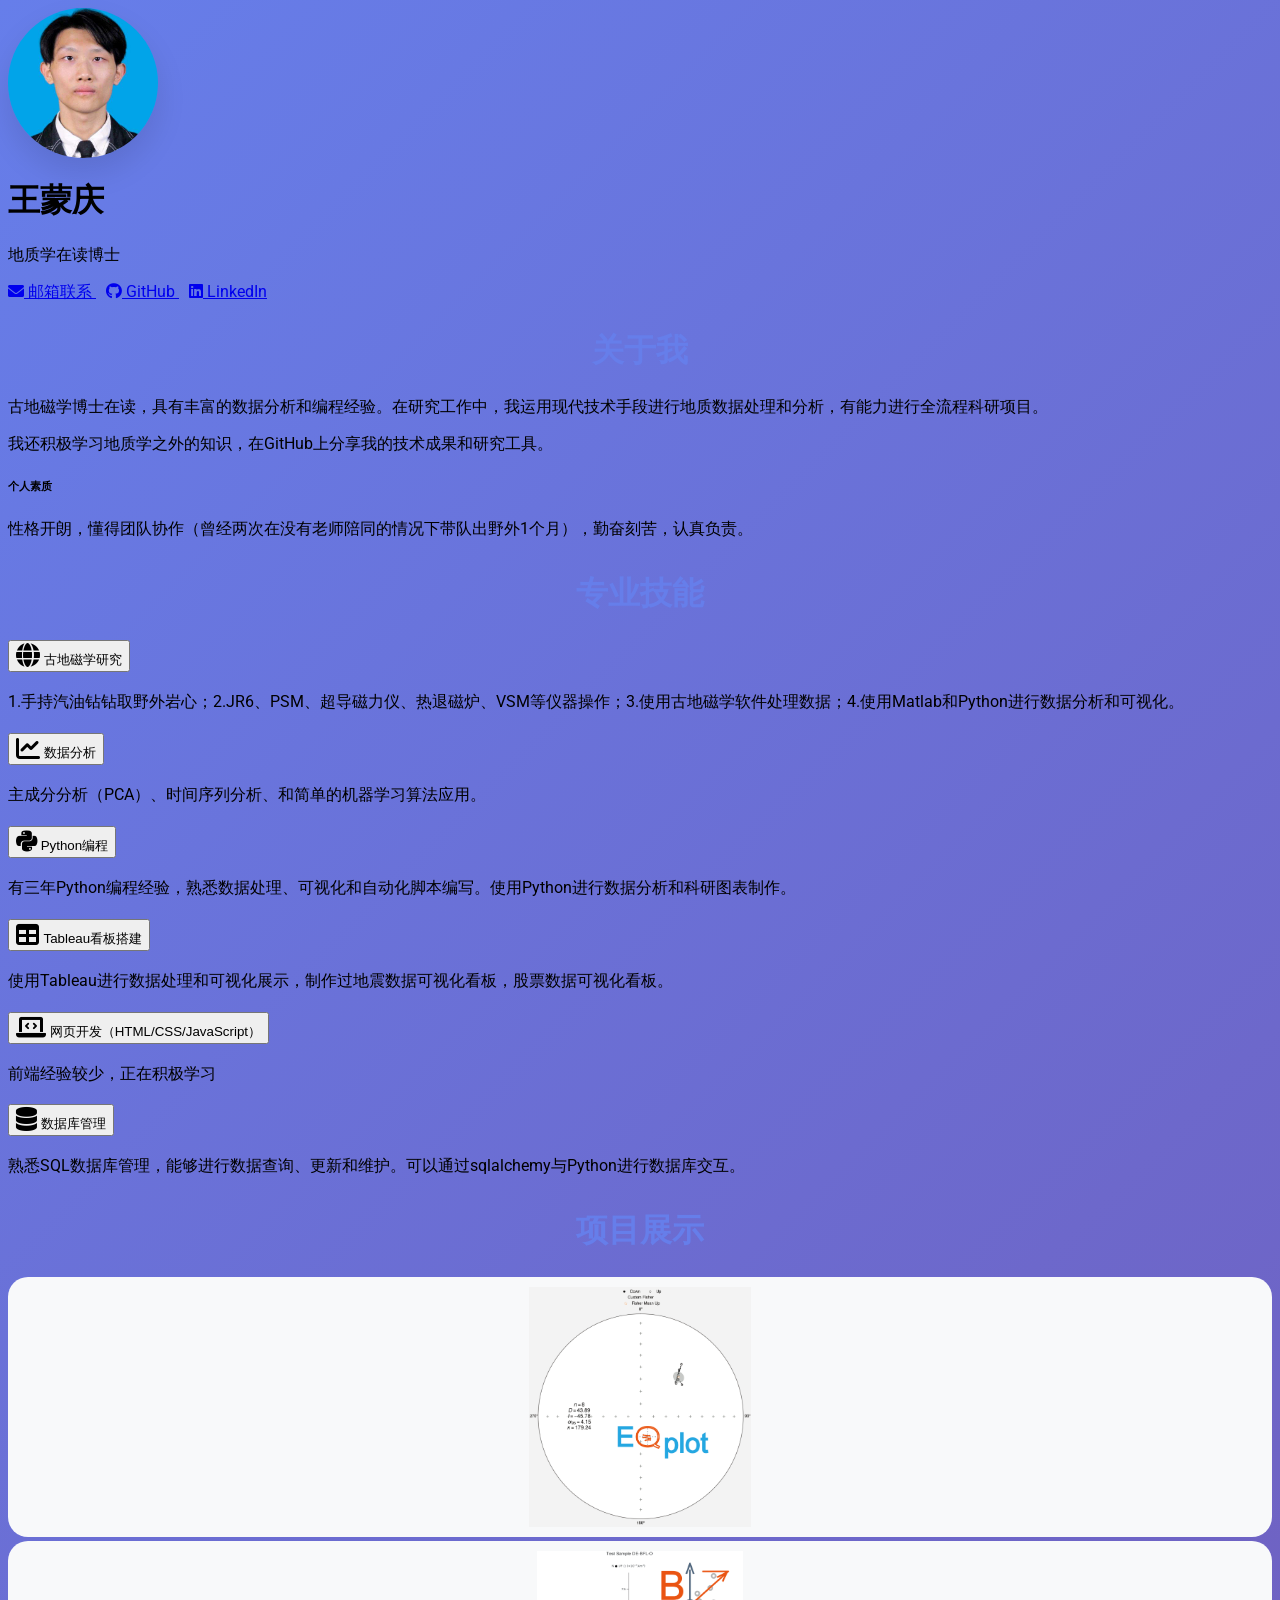
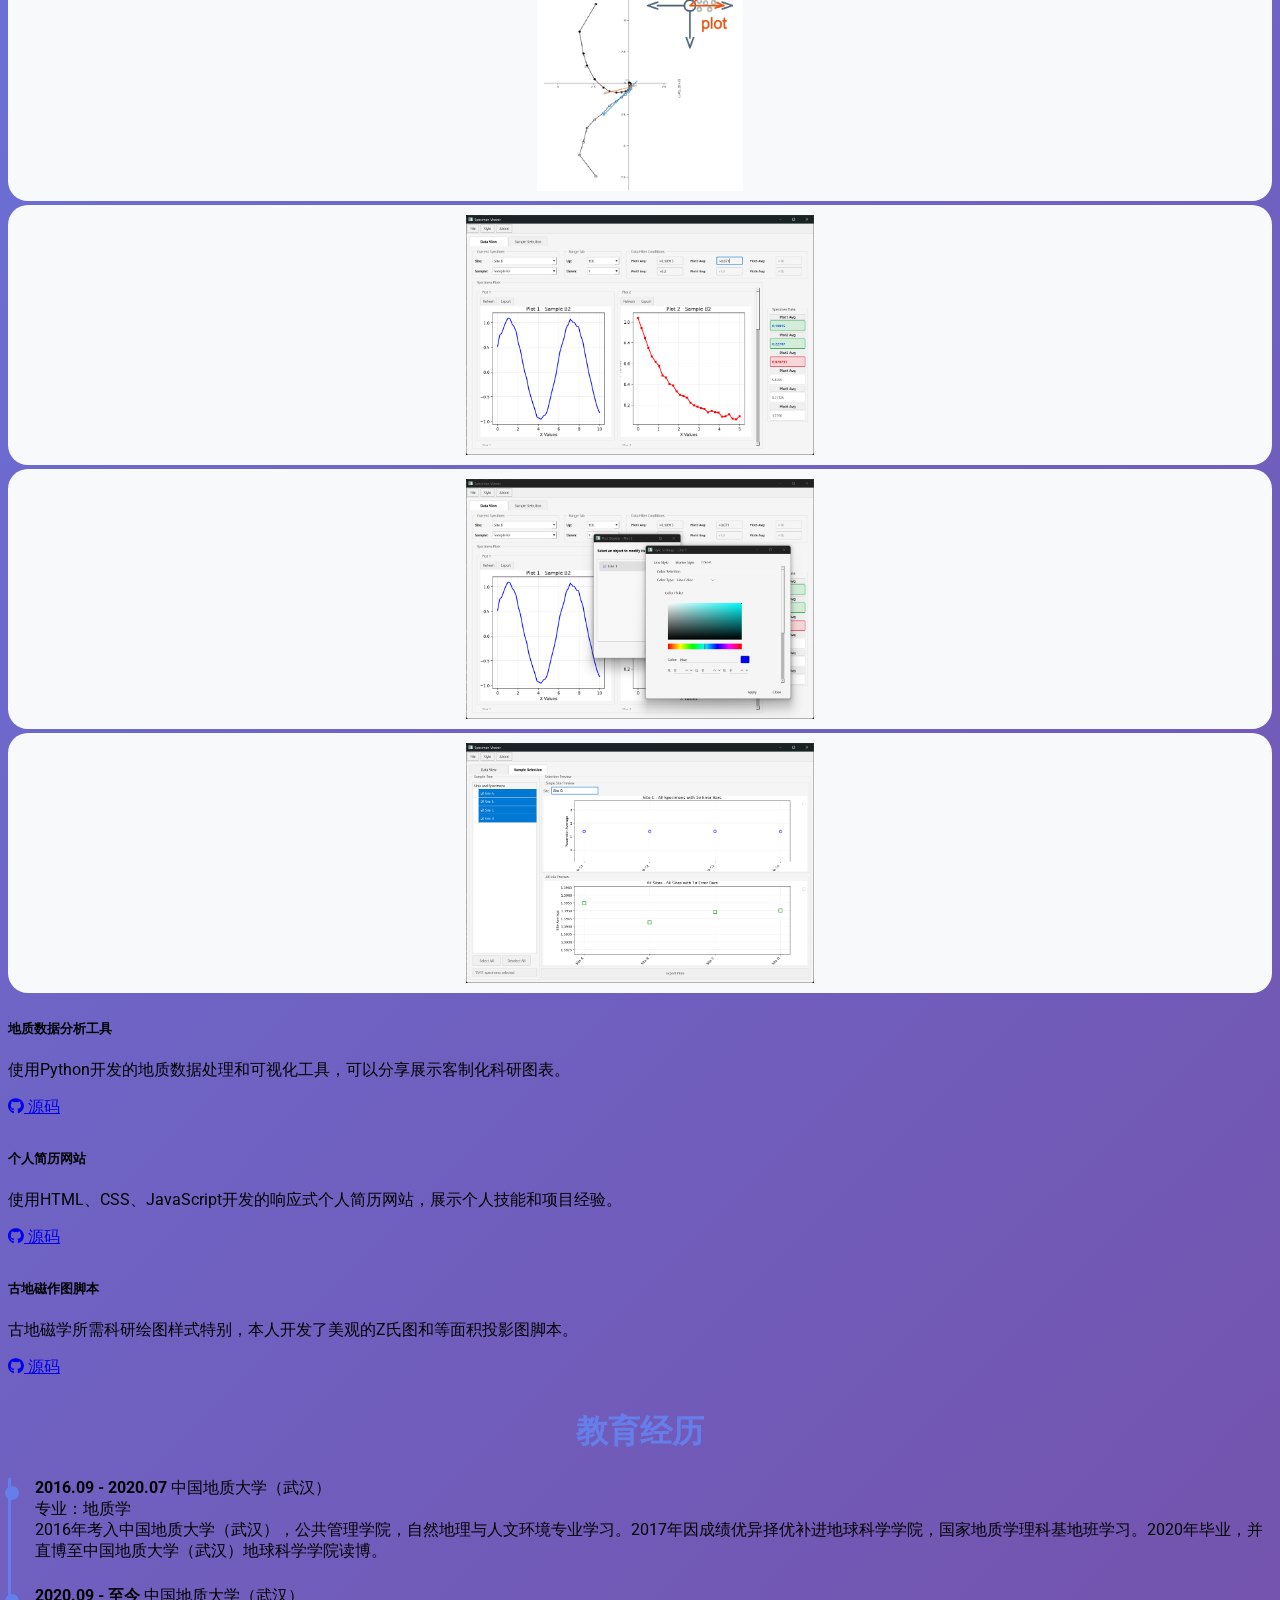
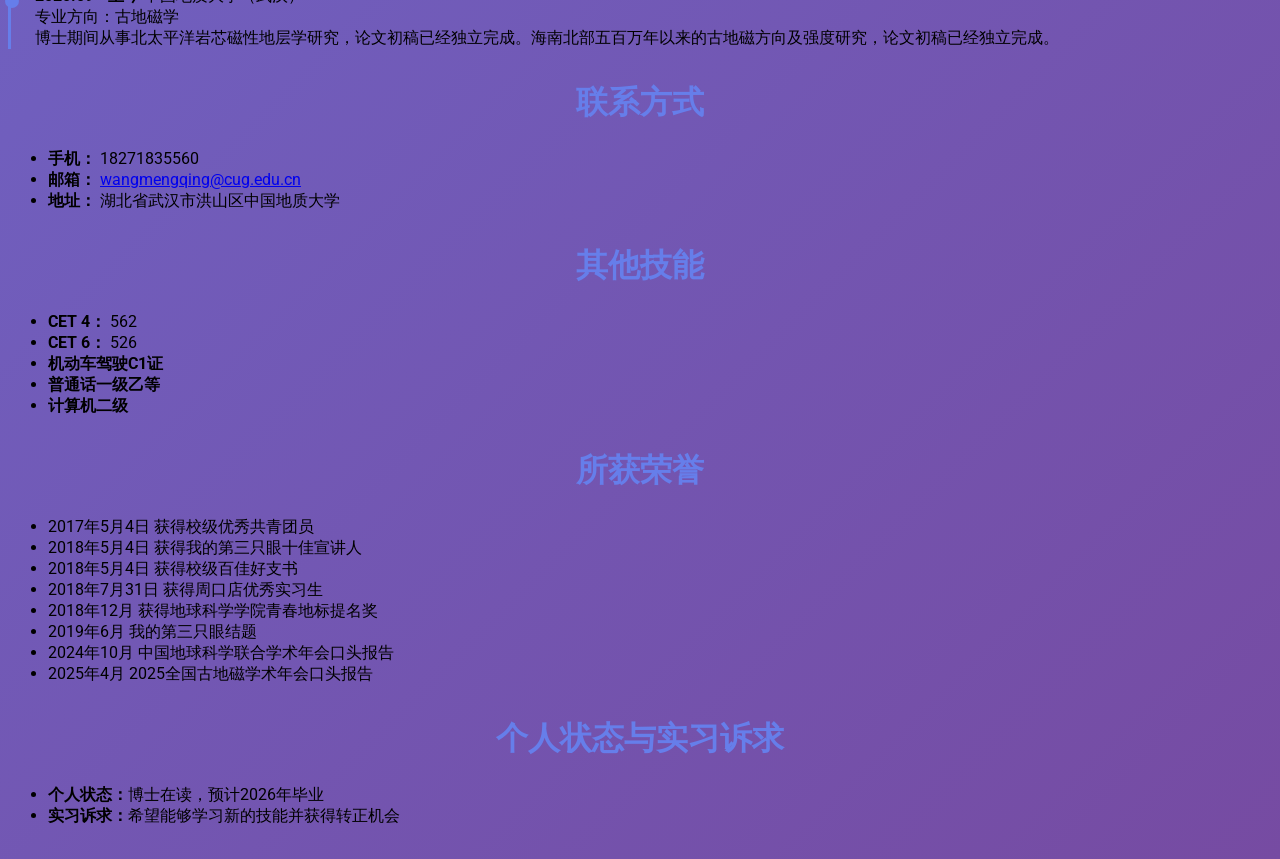
==== index.html @ d12b61a2 "Add files via upload" ====
<!DOCTYPE html>
<html lang="zh-CN">
<head>
  <meta charset="UTF-8" />
  <meta name="viewport" content="width=device-width, initial-scale=1.0" />
  <title>王蒙庆 - CV</title>
  <link href="https://fonts.googleapis.com/css2?family=Roboto:wght@300;400;500;700&display=swap" rel="stylesheet">
  <link rel="stylesheet" href="bootstrap-5.3.7-dist/css/bootstrap.min.css">
  <link rel="stylesheet" href="https://cdnjs.cloudflare.com/ajax/libs/font-awesome/6.0.0/css/all.min.css">
  <style>
    body {
      font-family: 'Roboto', sans-serif;
      background: linear-gradient(135deg, #667eea 0%, #764ba2 100%);
      min-height: 100vh;
    }
    .profile-image {
      width: 150px;
      height: 150px;
      border-radius: 50%;
      background: url('mypic.jpg') center/cover no-repeat;
      margin-bottom: 20px;
      box-shadow: 0 15px 30px rgba(0, 0, 0, 0.1);
      transition: transform 0.3s ease;
    }
    .profile-image:hover {
      transform: scale(1.1);
    }
    .section-title {
      color: #667eea;
      margin-bottom: 1.5rem;
      font-weight: 700;
      font-size: 2rem;
      text-align: center;
    }
    .skills-list i {
      color: #667eea;
      margin-right: 10px;
    }
    .card {
      margin-bottom: 2rem;
    }
    .contact-btn {
      margin-right: 10px;
      margin-bottom: 10px;
    }
    .timeline {
      border-left: 3px solid #667eea;
      padding-left: 1.5rem;
    }
    .timeline-item {
      position: relative;
      margin-bottom: 1.5rem;
    }
    .timeline-item::before {
      content: '';
      position: absolute;
      left: -30px;
      top: 8px;
      width: 14px;
      height: 14px;
      background: #667eea;
      border-radius: 50%;
    }
    @media (max-width: 767px) {
      .profile-image {
        width: 100px;
        height: 100px;
      }
      .section-title {
        font-size: 1.3rem;
      }
    }
    /* 统一轮播图片高度，圆角且等比缩放 */
    .project-carousel-img {
      height: 260px;
      width: 100%;
      object-fit: contain;      /* 保证图片完整显示 */
      border-radius: 20px;
      background: #f8f9fa;
      padding: 10px;            /* 增加内边距防止图片贴边 */
      box-sizing: border-box;
    }
    .accordion-button {
  justify-content: center !important;
  text-align: center;
}
  </style>
</head>
<body>
  <div class="container py-4">
  <!-- Header Section + About Section 合并为一行 -->
  <div class="row justify-content-center">
    <div class="col-lg-10">
      <div class="card shadow mb-4">
        <div class="card-body">
          <div class="row align-items-center">
            <!-- 左侧：头像和基本信息 -->
            <div class="col-md-4 text-center">
              <div class="profile-image mx-auto mb-3"></div>
              <h1 class="display-6 mb-1">王蒙庆</h1>
              <p class="lead mb-3">地质学在读博士</p>
              <div class="d-flex flex-wrap justify-content-center mb-2">
                <a href="mailto:wangmengqing@cug.edu.cn" class="btn btn-outline-primary contact-btn">
                  <i class="fas fa-envelope"></i> 邮箱联系
                </a>
                <a href="https://github.com/MengqingWangCUG" class="btn btn-outline-primary contact-btn" target="_blank">
                  <i class="fab fa-github"></i> GitHub
                </a>
                <a href="https://linkedin.com/in/yourprofile" class="btn btn-outline-primary contact-btn" target="_blank">
                  <i class="fab fa-linkedin"></i> LinkedIn
                </a>
              </div>
            </div>
            <!-- 右侧：关于我 -->
            <div class="col-md-8">
              <h2 class="section-title">关于我</h2>
              <div class="text-start">
                <p>古地磁学博士在读，具有丰富的数据分析和编程经验。在研究工作中，我运用现代技术手段进行地质数据处理和分析，有能力进行全流程科研项目。</p>
                <p>我还积极学习地质学之外的知识，在GitHub上分享我的技术成果和研究工具。</p>
                <h6 class="mt-4">个人素质</h6>
                <p>性格开朗，懂得团队协作（曾经两次在没有老师陪同的情况下带队出野外1个月），勤奋刻苦，认真负责。</p>
              </div>
            </div>
          </div>
        </div>
      </div>
    </div>
  </div>

  <!-- 专业技能单独一栏 -->
  <div class="row justify-content-center">
  <div class="col-lg-10">
    <div class="card shadow mb-4">
      <div class="card-body">
        <h2 class="section-title">专业技能</h2>
        <div class="row">
          <div class="col-md-6">
            <div class="accordion" id="skillsAccordionLeft">
              <div class="accordion-item">
                <h2 class="accordion-header" id="skill1Heading">
                  <button class="accordion-button collapsed justify-content-center text-center" type="button" data-bs-toggle="collapse" data-bs-target="#skill1" aria-expanded="false" aria-controls="skill1">
                    <span class="w-100 d-flex flex-column align-items-center">
                      <i class="fas fa-globe me-2 mb-2" style="font-size:1.5rem;"></i>
                      <span>古地磁学研究</span>
                    </span>
                  </button>
                </h2>
                <div id="skill1" class="accordion-collapse collapse" aria-labelledby="skill1Heading" data-bs-parent="#skillsAccordionLeft">
                  <div class="accordion-body text-center">
                    1.手持汽油钻钻取野外岩心；2.JR6、PSM、超导磁力仪、热退磁炉、VSM等仪器操作；3.使用古地磁学软件处理数据；4.使用Matlab和Python进行数据分析和可视化。
                  </div>
                </div>
              </div>
              <div class="accordion-item">
                <h2 class="accordion-header" id="skill2Heading">
                  <button class="accordion-button collapsed justify-content-center text-center" type="button" data-bs-toggle="collapse" data-bs-target="#skill2" aria-expanded="false" aria-controls="skill2">
                    <span class="w-100 d-flex flex-column align-items-center">
                      <i class="fas fa-chart-line me-2 mb-2" style="font-size:1.5rem;"></i>
                      <span>数据分析</span>
                    </span>
                  </button>
                </h2>
                <div id="skill2" class="accordion-collapse collapse" aria-labelledby="skill2Heading" data-bs-parent="#skillsAccordionLeft">
                  <div class="accordion-body text-center">
                    主成分分析（PCA）、时间序列分析、和简单的机器学习算法应用。
                  </div>
                </div>
              </div>
              <div class="accordion-item">
                <h2 class="accordion-header" id="skill3Heading">
                  <button class="accordion-button collapsed justify-content-center text-center" type="button" data-bs-toggle="collapse" data-bs-target="#skill3" aria-expanded="false" aria-controls="skill3">
                    <span class="w-100 d-flex flex-column align-items-center">
                      <i class="fab fa-python me-2 mb-2" style="font-size:1.5rem;"></i>
                      <span>Python编程</span>
                    </span>
                  </button>
                </h2>
                <div id="skill3" class="accordion-collapse collapse" aria-labelledby="skill3Heading" data-bs-parent="#skillsAccordionLeft">
                  <div class="accordion-body text-center">
                    有三年Python编程经验，熟悉数据处理、可视化和自动化脚本编写。使用Python进行数据分析和科研图表制作。
                  </div>
                </div>
              </div>
            </div>
          </div>
          <div class="col-md-6">
            <div class="accordion" id="skillsAccordionRight">
              <div class="accordion-item">
                <h2 class="accordion-header" id="skill8Heading">
                  <button class="accordion-button collapsed justify-content-center text-center" type="button" data-bs-toggle="collapse" data-bs-target="#skill8" aria-expanded="false" aria-controls="skill8">
                    <span class="w-100 d-flex flex-column align-items-center">
                      <i class="fas fa-table me-2 mb-2" style="font-size:1.5rem;"></i>
                      <span>Tableau看板搭建</span>
                    </span>
                  </button>
                </h2>
                <div id="skill8" class="accordion-collapse collapse" aria-labelledby="skill8Heading" data-bs-parent="#skillsAccordionRight">
                  <div class="accordion-body text-center">
                    使用Tableau进行数据处理和可视化展示，制作过地震数据可视化看板，股票数据可视化看板。
                  </div>
                </div>
              </div>
              <div class="accordion-item">
                <h2 class="accordion-header" id="skill9Heading">
                  <button class="accordion-button collapsed justify-content-center text-center" type="button" data-bs-toggle="collapse" data-bs-target="#skill9" aria-expanded="false" aria-controls="skill9">
                    <span class="w-100 d-flex flex-column align-items-center">
                      <i class="fas fa-laptop-code me-2 mb-2" style="font-size:1.5rem;"></i>
                      <span>网页开发（HTML/CSS/JavaScript）</span>
                    </span>
                  </button>
                </h2>
                <div id="skill9" class="accordion-collapse collapse" aria-labelledby="skill9Heading" data-bs-parent="#skillsAccordionRight">
                  <div class="accordion-body text-center">
                    前端经验较少，正在积极学习
                  </div>
                </div>
              </div>
              <div class="accordion-item">
                <h2 class="accordion-header" id="skill5Heading">
                  <button class="accordion-button collapsed justify-content-center text-center" type="button" data-bs-toggle="collapse" data-bs-target="#skill5" aria-expanded="false" aria-controls="skill5">
                    <span class="w-100 d-flex flex-column align-items-center">
                      <i class="fas fa-database me-2 mb-2" style="font-size:1.5rem;"></i>
                      <span>数据库管理</span>
                    </span>
                  </button>
                </h2>
                <div id="skill5" class="accordion-collapse collapse" aria-labelledby="skill5Heading" data-bs-parent="#skillsAccordionLeft">
                  <div class="accordion-body text-center">
                    熟悉SQL数据库管理，能够进行数据查询、更新和维护。可以通过sqlalchemy与Python进行数据库交互。
                  </div>
                </div>
              </div>
            </div>
          </div>
        </div>
      </div>
    </div>
  </div>

  <!-- 项目展示（已上移） -->
  <div class="row justify-content-center">
    <div class="col-lg-10">
      <div class="card shadow">
        <div class="card-body">
          <h2 class="section-title">项目展示</h2>
          <!-- 轮播图开始 -->
          <div id="projectCarousel" class="carousel slide mb-4" data-bs-ride="carousel" data-bs-interval="2000" data-bs-wrap="false">
            <div class="carousel-inner">
              <div class="carousel-item active">
                <img src="fig1.png" class="d-block w-100 rounded project-carousel-img" alt="项目图片1">
              </div>
              <div class="carousel-item">
                <img src="fig2.png" class="d-block w-100 rounded project-carousel-img" alt="项目图片2">
              </div>
              <div class="carousel-item">
                <img src="fig3.png" class="d-block w-100 rounded project-carousel-img" alt="项目图片3">
              </div>
              <div class="carousel-item">
                <img src="fig4.png" class="d-block w-100 rounded project-carousel-img" alt="项目图片4">
              </div>
              <div class="carousel-item">
                <img src="fig5.png" class="d-block w-100 rounded project-carousel-img" alt="项目图片5">
              </div>
            </div>
          </div>
          <!-- 轮播图结束 -->

          <div class="row g-3">
            <div class="col-md-4">
              <div class="card h-100">
                <div class="card-body">
                  <h5 class="card-title">地质数据分析工具</h5>
                  <p class="card-text">使用Python开发的地质数据处理和可视化工具，可以分享展示客制化科研图表。</p>
                </div>
                <div class="card-footer bg-white">
                  <a href="https://github.com/MengqingWangCUG/geo-data-analyzer" target="_blank" class="btn btn-outline-primary btn-sm">
                    <i class="fab fa-github"></i> 源码
                  </a>
                </div>
              </div>
            </div>
            <div class="col-md-4">
              <div class="card h-100">
                <div class="card-body">
                  <h5 class="card-title">个人简历网站</h5>
                  <p class="card-text">使用HTML、CSS、JavaScript开发的响应式个人简历网站，展示个人技能和项目经验。</p>
                </div>
                <div class="card-footer bg-white">
                  <a href="https://github.com/MengqingWangCUG/curriculum-vitae" target="_blank" class="btn btn-outline-primary btn-sm">
                    <i class="fab fa-github"></i> 源码
                  </a>
                </div>
              </div>
            </div>
            <div class="col-md-4">
              <div class="card h-100">
                <div class="card-body">
                  <h5 class="card-title">古地磁作图脚本</h5>
                  <p class="card-text">古地磁学所需科研绘图样式特别，本人开发了美观的Z氏图和等面积投影图脚本。</p>
                </div>
                <div class="card-footer bg-white">
                  <a href="https://github.com/MengqingWangCUG/research-data-system" target="_blank" class="btn btn-outline-primary btn-sm">
                    <i class="fab fa-github"></i> 源码
                  </a>
                </div>
              </div>
            </div>
          </div>
        </div>
      </div>
    </div>
  </div>

  <!-- 教育经历 -->
  <div class="row justify-content-center">
    <div class="col-lg-10">
      <div class="card shadow">
        <div class="card-body">
          <h2 class="section-title">教育经历</h2>
          <div class="timeline">
            <div class="timeline-item">
              <b>2016.09 - 2020.07</b> 中国地质大学（武汉）<br>
              专业：地质学<br>
              <span class="text-muted small">2016年考入中国地质大学（武汉），公共管理学院，自然地理与人文环境专业学习。2017年因成绩优异择优补进地球科学学院，国家地质学理科基地班学习。2020年毕业，并直博至中国地质大学（武汉）地球科学学院读博。</span>
            </div>
            <div class="timeline-item">
              <b>2020.09 - 至今</b> 中国地质大学（武汉）<br>
              专业方向：古地磁学<br>
              <span class="text-muted small">博士期间从事北太平洋岩芯磁性地层学研究，论文初稿已经独立完成。海南北部五百万年以来的古地磁方向及强度研究，论文初稿已经独立完成。</span>
            </div>
          </div>
        </div>
      </div>
    </div>
  </div>

    <!-- 联系方式 -->
    <div class="row justify-content-center">
      <div class="col-lg-10">
        <div class="card shadow">
          <div class="card-body">
            <h2 class="section-title">联系方式</h2>
            <ul class="list-group list-group-flush mb-2">
              <li class="list-group-item"><b>手机：</b> 18271835560</li>
              <li class="list-group-item"><b>邮箱：</b> <a href="mailto:wangmengqing@cug.edu.cn">wangmengqing@cug.edu.cn</a></li>
              <li class="list-group-item"><b>地址：</b> 湖北省武汉市洪山区中国地质大学</li>
            </ul>
          </div>
        </div>
      </div>
    </div>

    <!-- 其他技能 -->
    <div class="row justify-content-center">
      <div class="col-lg-10">
        <div class="card shadow">
          <div class="card-body">
            <h2 class="section-title">其他技能</h2>
            <ul class="list-group list-group-flush mb-2">
              <li class="list-group-item"><b>CET 4：</b> 562</li>
              <li class="list-group-item"><b>CET 6：</b> 526</li>
              <li class="list-group-item"><b>机动车驾驶C1证</b></li>
              <li class="list-group-item"><b>普通话一级乙等</b></li>
              <li class="list-group-item"><b>计算机二级</b></li>
            </ul>
          </div>
        </div>
      </div>
    </div>

    <!-- 荣誉 -->
    <div class="row justify-content-center">
      <div class="col-lg-10">
        <div class="card shadow">
          <div class="card-body">
            <h2 class="section-title">所获荣誉</h2>
            <ul class="list-group list-group-flush mb-2">
              <li class="list-group-item">2017年5月4日 获得校级优秀共青团员</li>
              <li class="list-group-item">2018年5月4日 获得我的第三只眼十佳宣讲人</li>
              <li class="list-group-item">2018年5月4日 获得校级百佳好支书</li>
              <li class="list-group-item">2018年7月31日 获得周口店优秀实习生</li>
              <li class="list-group-item">2018年12月 获得地球科学学院青春地标提名奖</li>
              <li class="list-group-item">2019年6月 我的第三只眼结题</li>
              <li class="list-group-item">2024年10月 中国地球科学联合学术年会口头报告</li>
              <li class="list-group-item">2025年4月 2025全国古地磁学术年会口头报告</li>
            </ul>
          </div>
        </div>
      </div>
    </div>

    <!-- 个人状态与实习诉求 -->
    <div class="row justify-content-center">
      <div class="col-lg-10">
        <div class="card shadow">
          <div class="card-body">
            <h2 class="section-title">个人状态与实习诉求</h2>
            <ul class="list-group list-group-flush mb-2">
              <li class="list-group-item"><b>个人状态：</b>博士在读，预计2026年毕业</li>
              <li class="list-group-item"><b>实习诉求：</b>希望能够学习新的技能并获得转正机会</li>
            </ul>
          </div>
        </div>
      </div>
    </div>

  </div>
  <script src="bootstrap-5.3.7-dist/js/bootstrap.bundle.min.js"></script>
  <script>
// filepath: mq_CV.html
// 轮播图自动左右往返滑动
document.addEventListener('DOMContentLoaded', function () {
  var carousel = document.querySelector('#projectCarousel');
  if (!carousel) return;
  var bsCarousel = bootstrap.Carousel.getOrCreateInstance(carousel, { interval: 2000, wrap: false });
  var direction = 'left';
  var total = carousel.querySelectorAll('.carousel-item').length;
  var current = 0;
  setInterval(function () {
    if (direction === 'left') {
      if (current < total - 1) {
        bsCarousel.next();
        current++;
      } else {
        direction = 'right';
        bsCarousel.prev();
        current--;
      }
    } else {
      if (current > 0) {
        bsCarousel.prev();
        current--;
      } else {
        direction = 'left';
        bsCarousel.next();
        current++;
      }
    }
  }, 2000);
});
</script>
</body>
</html>
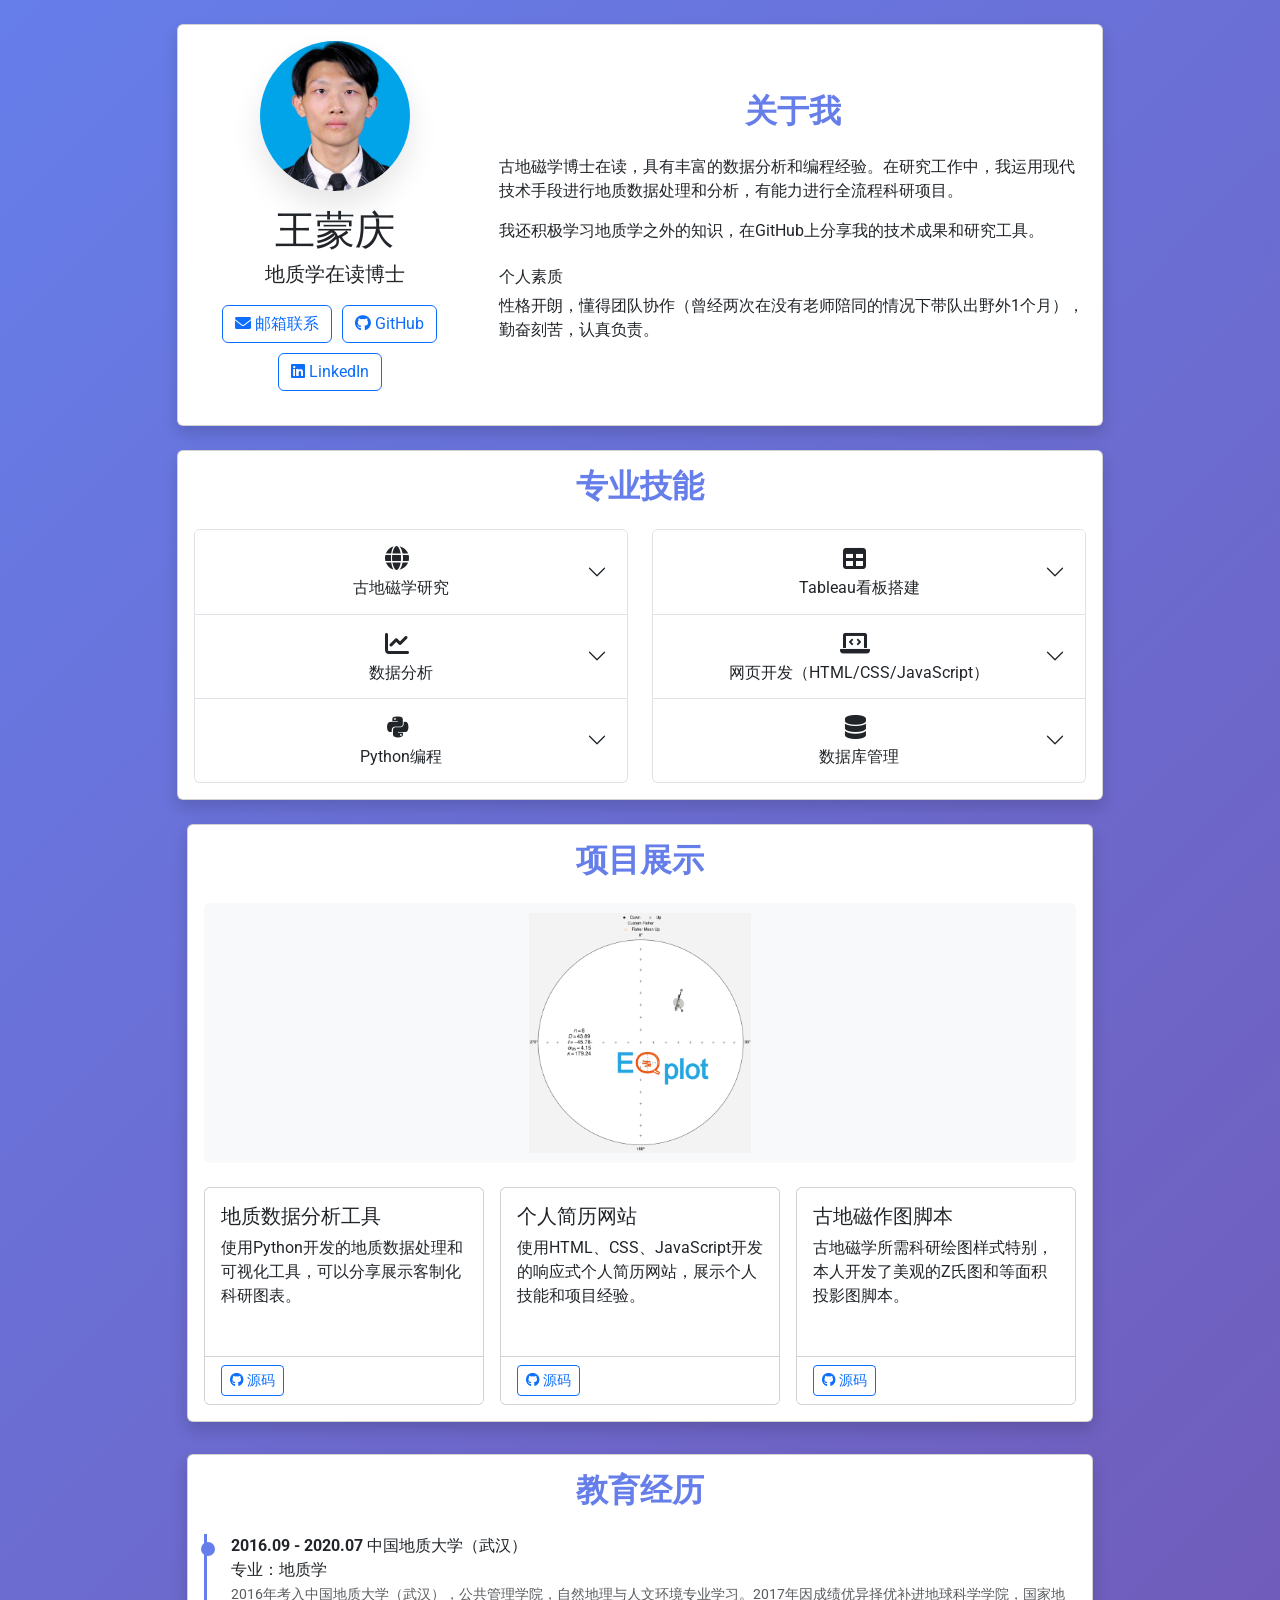
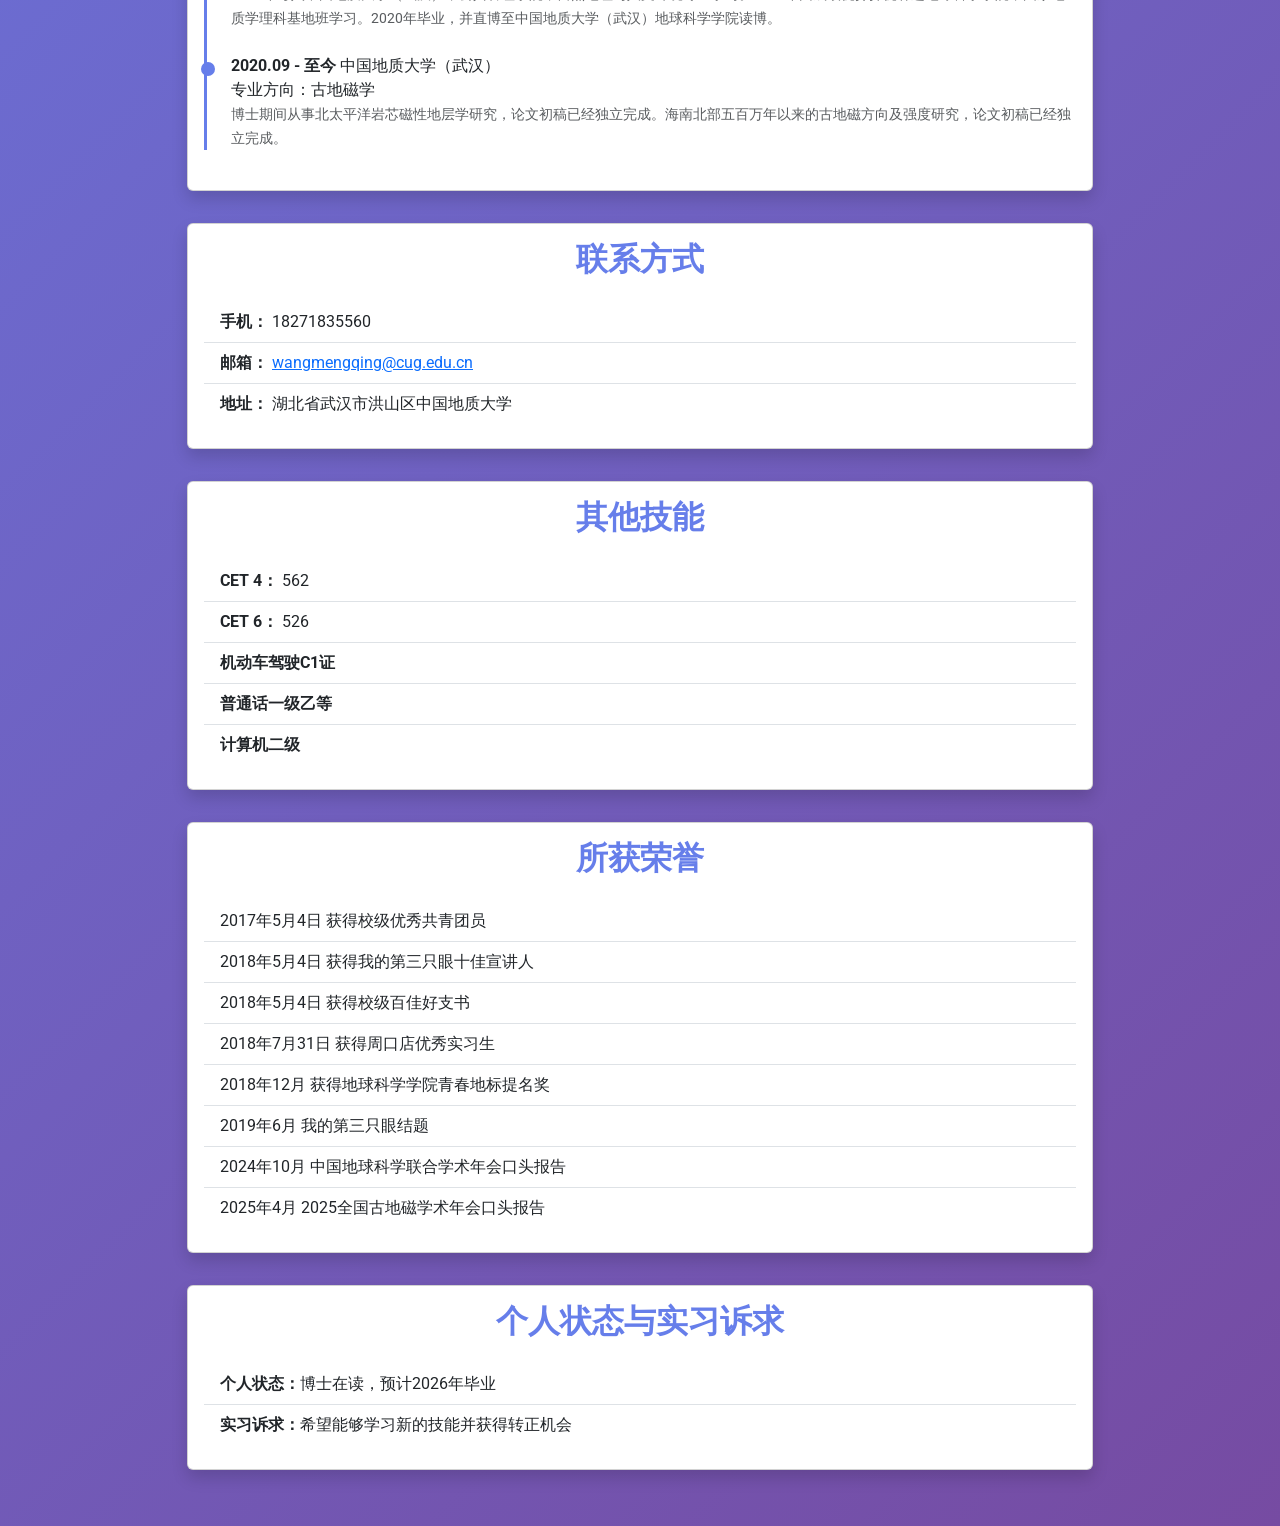
==== commit e2feed73: "Add files via upload" ====
--- a/index.html
+++ b/index.html
@@ -5,7 +5,7 @@
   <meta name="viewport" content="width=device-width, initial-scale=1.0" />
   <title>王蒙庆 - CV</title>
   <link href="https://fonts.googleapis.com/css2?family=Roboto:wght@300;400;500;700&display=swap" rel="stylesheet">
-  <link rel="stylesheet" href="bootstrap-5.3.7-dist/css/bootstrap.min.css">
+  <link rel="stylesheet" href="./css/bootstrap.min.css">
   <link rel="stylesheet" href="https://cdnjs.cloudflare.com/ajax/libs/font-awesome/6.0.0/css/all.min.css">
   <style>
     body {
@@ -106,7 +106,7 @@
                 <a href="https://github.com/MengqingWangCUG" class="btn btn-outline-primary contact-btn" target="_blank">
                   <i class="fab fa-github"></i> GitHub
                 </a>
-                <a href="https://linkedin.com/in/yourprofile" class="btn btn-outline-primary contact-btn" target="_blank">
+                <a href="https://www.linkedin.com/in/mengqing-wang-6760a42a6/" class="btn btn-outline-primary contact-btn" target="_blank">
                   <i class="fab fa-linkedin"></i> LinkedIn
                 </a>
               </div>
@@ -273,7 +273,7 @@
                   <p class="card-text">使用Python开发的地质数据处理和可视化工具，可以分享展示客制化科研图表。</p>
                 </div>
                 <div class="card-footer bg-white">
-                  <a href="https://github.com/MengqingWangCUG/geo-data-analyzer" target="_blank" class="btn btn-outline-primary btn-sm">
+                  <a href="https://github.com/MengqingWangCUG" target="_blank" class="btn btn-outline-primary btn-sm">
                     <i class="fab fa-github"></i> 源码
                   </a>
                 </div>
@@ -286,7 +286,7 @@
                   <p class="card-text">使用HTML、CSS、JavaScript开发的响应式个人简历网站，展示个人技能和项目经验。</p>
                 </div>
                 <div class="card-footer bg-white">
-                  <a href="https://github.com/MengqingWangCUG/curriculum-vitae" target="_blank" class="btn btn-outline-primary btn-sm">
+                  <a href="https://github.com/MengqingWangCUG" target="_blank" class="btn btn-outline-primary btn-sm">
                     <i class="fab fa-github"></i> 源码
                   </a>
                 </div>
@@ -299,7 +299,7 @@
                   <p class="card-text">古地磁学所需科研绘图样式特别，本人开发了美观的Z氏图和等面积投影图脚本。</p>
                 </div>
                 <div class="card-footer bg-white">
-                  <a href="https://github.com/MengqingWangCUG/research-data-system" target="_blank" class="btn btn-outline-primary btn-sm">
+                  <a href="https://github.com/MengqingWangCUG" target="_blank" class="btn btn-outline-primary btn-sm">
                     <i class="fab fa-github"></i> 源码
                   </a>
                 </div>
@@ -405,7 +405,7 @@
     </div>
 
   </div>
-  <script src="bootstrap-5.3.7-dist/js/bootstrap.bundle.min.js"></script>
+  <script src="./js/bootstrap.bundle.min.js"></script>
   <script>
 // filepath: mq_CV.html
 // 轮播图自动左右往返滑动
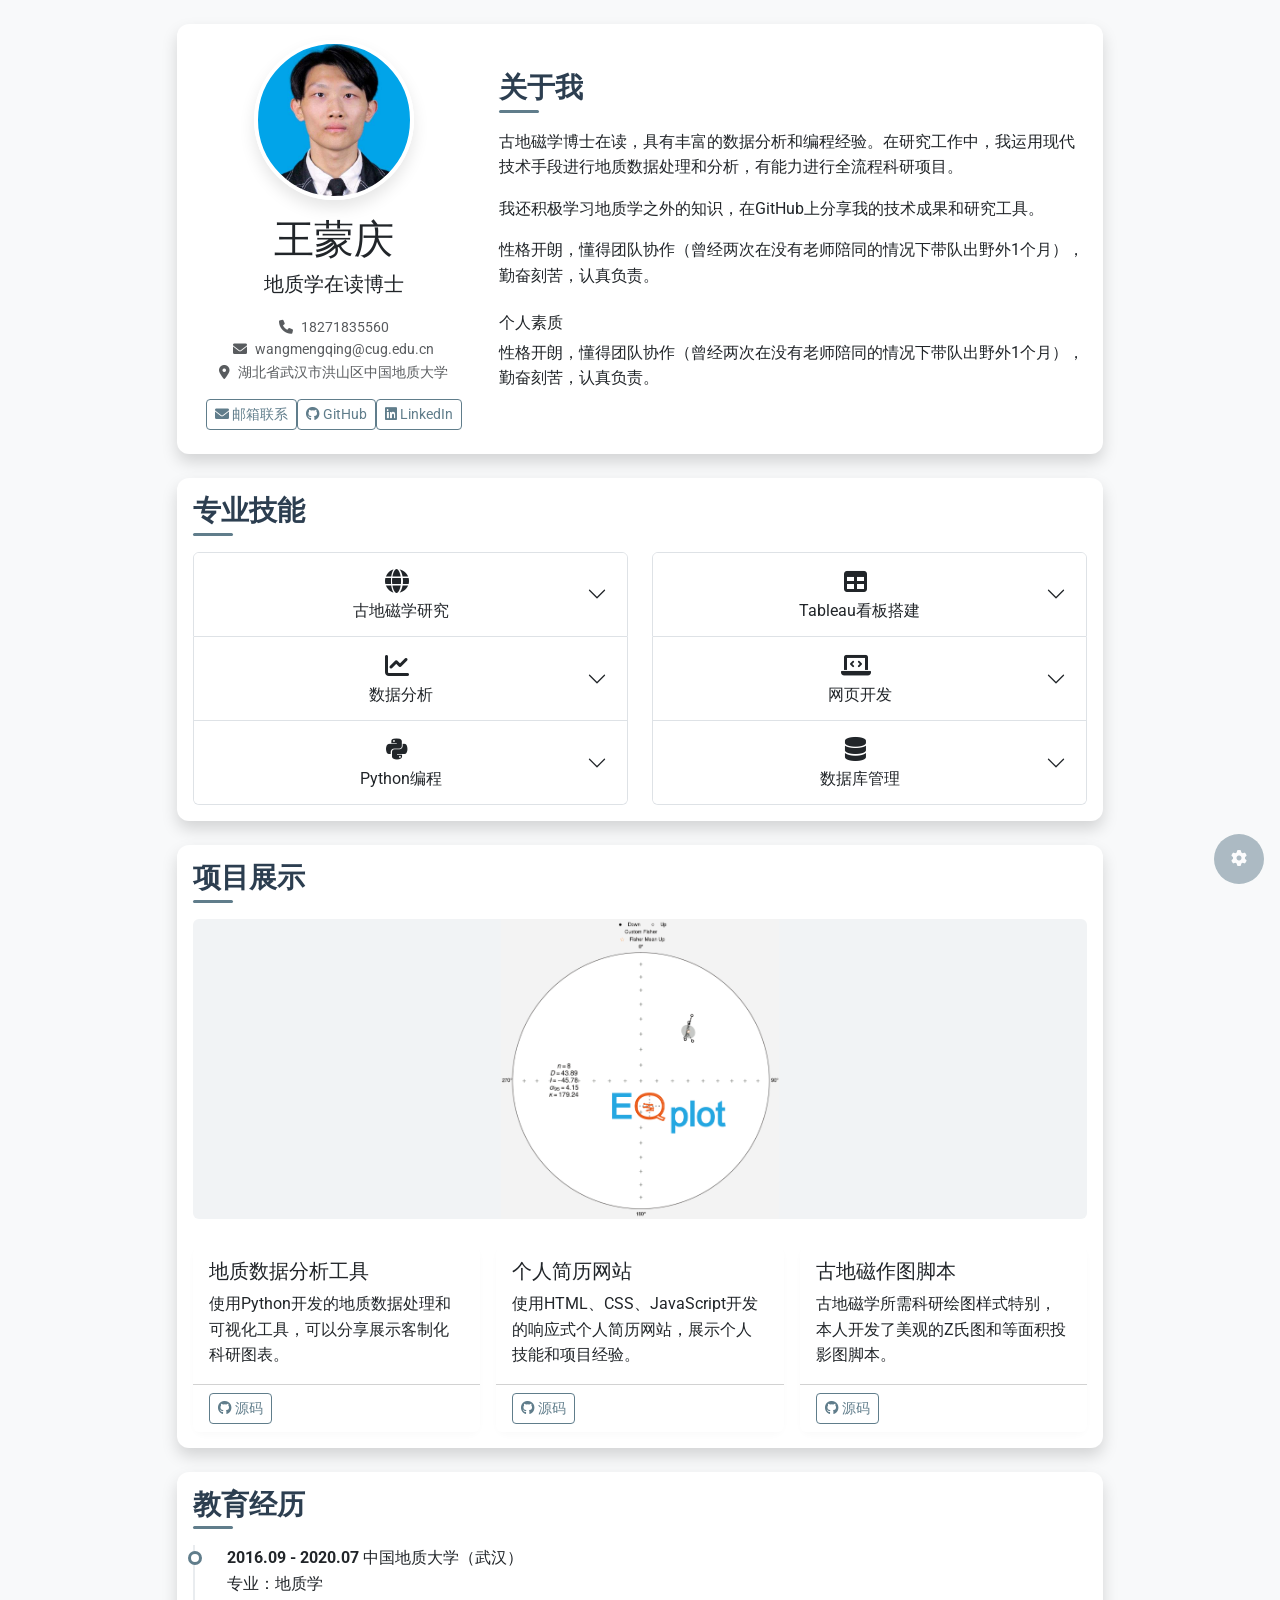
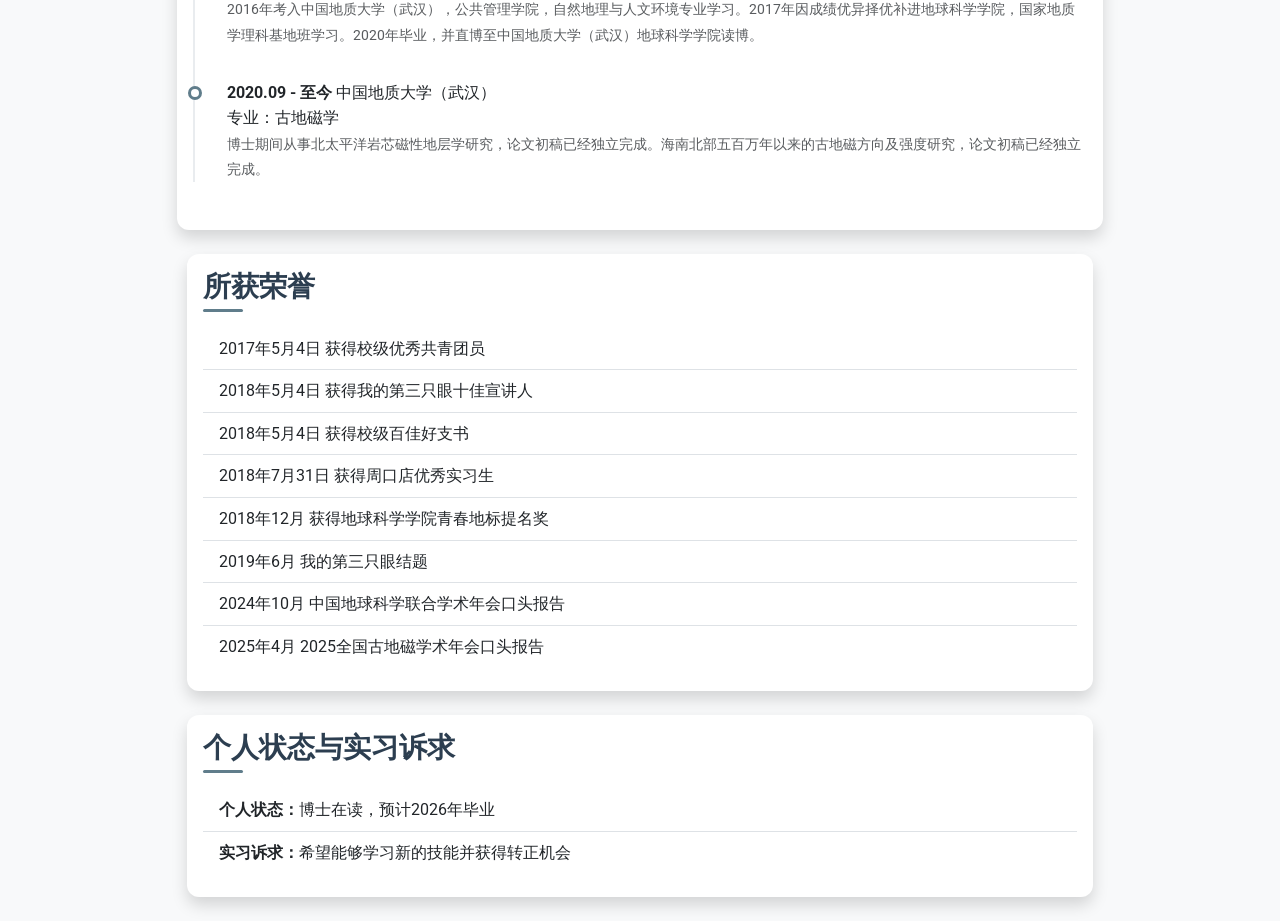
==== commit 1d0f0360: "add refresh feature" ====
--- a/index.html
+++ b/index.html
@@ -1,443 +1,206 @@
-<!DOCTYPE html>
-<html lang="zh-CN">
-<head>
-  <meta charset="UTF-8" />
-  <meta name="viewport" content="width=device-width, initial-scale=1.0" />
-  <title>王蒙庆 - CV</title>
-  <link href="https://fonts.googleapis.com/css2?family=Roboto:wght@300;400;500;700&display=swap" rel="stylesheet">
-  <link rel="stylesheet" href="./css/bootstrap.min.css">
-  <link rel="stylesheet" href="https://cdnjs.cloudflare.com/ajax/libs/font-awesome/6.0.0/css/all.min.css">
-  <style>
-    body {
-      font-family: 'Roboto', sans-serif;
-      background: linear-gradient(135deg, #667eea 0%, #764ba2 100%);
-      min-height: 100vh;
-    }
-    .profile-image {
-      width: 150px;
-      height: 150px;
-      border-radius: 50%;
-      background: url('mypic.jpg') center/cover no-repeat;
-      margin-bottom: 20px;
-      box-shadow: 0 15px 30px rgba(0, 0, 0, 0.1);
-      transition: transform 0.3s ease;
-    }
-    .profile-image:hover {
-      transform: scale(1.1);
-    }
-    .section-title {
-      color: #667eea;
-      margin-bottom: 1.5rem;
-      font-weight: 700;
-      font-size: 2rem;
-      text-align: center;
-    }
-    .skills-list i {
-      color: #667eea;
-      margin-right: 10px;
-    }
-    .card {
-      margin-bottom: 2rem;
-    }
-    .contact-btn {
-      margin-right: 10px;
-      margin-bottom: 10px;
-    }
-    .timeline {
-      border-left: 3px solid #667eea;
-      padding-left: 1.5rem;
-    }
-    .timeline-item {
-      position: relative;
-      margin-bottom: 1.5rem;
-    }
-    .timeline-item::before {
-      content: '';
-      position: absolute;
-      left: -30px;
-      top: 8px;
-      width: 14px;
-      height: 14px;
-      background: #667eea;
-      border-radius: 50%;
-    }
-    @media (max-width: 767px) {
-      .profile-image {
-        width: 100px;
-        height: 100px;
-      }
-      .section-title {
-        font-size: 1.3rem;
-      }
-    }
-    /* 统一轮播图片高度，圆角且等比缩放 */
-    .project-carousel-img {
-      height: 260px;
-      width: 100%;
-      object-fit: contain;      /* 保证图片完整显示 */
-      border-radius: 20px;
-      background: #f8f9fa;
-      padding: 10px;            /* 增加内边距防止图片贴边 */
-      box-sizing: border-box;
-    }
-    .accordion-button {
-  justify-content: center !important;
-  text-align: center;
-}
-  </style>
-</head>
-<body>
-  <div class="container py-4">
-  <!-- Header Section + About Section 合并为一行 -->
-  <div class="row justify-content-center">
-    <div class="col-lg-10">
-      <div class="card shadow mb-4">
-        <div class="card-body">
-          <div class="row align-items-center">
-            <!-- 左侧：头像和基本信息 -->
-            <div class="col-md-4 text-center">
-              <div class="profile-image mx-auto mb-3"></div>
-              <h1 class="display-6 mb-1">王蒙庆</h1>
-              <p class="lead mb-3">地质学在读博士</p>
-              <div class="d-flex flex-wrap justify-content-center mb-2">
-                <a href="mailto:wangmengqing@cug.edu.cn" class="btn btn-outline-primary contact-btn">
-                  <i class="fas fa-envelope"></i> 邮箱联系
-                </a>
-                <a href="https://github.com/MengqingWangCUG" class="btn btn-outline-primary contact-btn" target="_blank">
-                  <i class="fab fa-github"></i> GitHub
-                </a>
-                <a href="https://www.linkedin.com/in/mengqing-wang-6760a42a6/" class="btn btn-outline-primary contact-btn" target="_blank">
-                  <i class="fab fa-linkedin"></i> LinkedIn
-                </a>
-              </div>
-            </div>
-            <!-- 右侧：关于我 -->
-            <div class="col-md-8">
-              <h2 class="section-title">关于我</h2>
-              <div class="text-start">
-                <p>古地磁学博士在读，具有丰富的数据分析和编程经验。在研究工作中，我运用现代技术手段进行地质数据处理和分析，有能力进行全流程科研项目。</p>
-                <p>我还积极学习地质学之外的知识，在GitHub上分享我的技术成果和研究工具。</p>
-                <h6 class="mt-4">个人素质</h6>
-                <p>性格开朗，懂得团队协作（曾经两次在没有老师陪同的情况下带队出野外1个月），勤奋刻苦，认真负责。</p>
-              </div>
-            </div>
-          </div>
-        </div>
-      </div>
-    </div>
-  </div>
-
-  <!-- 专业技能单独一栏 -->
-  <div class="row justify-content-center">
-  <div class="col-lg-10">
-    <div class="card shadow mb-4">
-      <div class="card-body">
-        <h2 class="section-title">专业技能</h2>
-        <div class="row">
-          <div class="col-md-6">
-            <div class="accordion" id="skillsAccordionLeft">
-              <div class="accordion-item">
-                <h2 class="accordion-header" id="skill1Heading">
-                  <button class="accordion-button collapsed justify-content-center text-center" type="button" data-bs-toggle="collapse" data-bs-target="#skill1" aria-expanded="false" aria-controls="skill1">
-                    <span class="w-100 d-flex flex-column align-items-center">
-                      <i class="fas fa-globe me-2 mb-2" style="font-size:1.5rem;"></i>
-                      <span>古地磁学研究</span>
-                    </span>
-                  </button>
-                </h2>
-                <div id="skill1" class="accordion-collapse collapse" aria-labelledby="skill1Heading" data-bs-parent="#skillsAccordionLeft">
-                  <div class="accordion-body text-center">
-                    1.手持汽油钻钻取野外岩心；2.JR6、PSM、超导磁力仪、热退磁炉、VSM等仪器操作；3.使用古地磁学软件处理数据；4.使用Matlab和Python进行数据分析和可视化。
-                  </div>
-                </div>
-              </div>
-              <div class="accordion-item">
-                <h2 class="accordion-header" id="skill2Heading">
-                  <button class="accordion-button collapsed justify-content-center text-center" type="button" data-bs-toggle="collapse" data-bs-target="#skill2" aria-expanded="false" aria-controls="skill2">
-                    <span class="w-100 d-flex flex-column align-items-center">
-                      <i class="fas fa-chart-line me-2 mb-2" style="font-size:1.5rem;"></i>
-                      <span>数据分析</span>
-                    </span>
-                  </button>
-                </h2>
-                <div id="skill2" class="accordion-collapse collapse" aria-labelledby="skill2Heading" data-bs-parent="#skillsAccordionLeft">
-                  <div class="accordion-body text-center">
-                    主成分分析（PCA）、时间序列分析、和简单的机器学习算法应用。
-                  </div>
-                </div>
-              </div>
-              <div class="accordion-item">
-                <h2 class="accordion-header" id="skill3Heading">
-                  <button class="accordion-button collapsed justify-content-center text-center" type="button" data-bs-toggle="collapse" data-bs-target="#skill3" aria-expanded="false" aria-controls="skill3">
-                    <span class="w-100 d-flex flex-column align-items-center">
-                      <i class="fab fa-python me-2 mb-2" style="font-size:1.5rem;"></i>
-                      <span>Python编程</span>
-                    </span>
-                  </button>
-                </h2>
-                <div id="skill3" class="accordion-collapse collapse" aria-labelledby="skill3Heading" data-bs-parent="#skillsAccordionLeft">
-                  <div class="accordion-body text-center">
-                    有三年Python编程经验，熟悉数据处理、可视化和自动化脚本编写。使用Python进行数据分析和科研图表制作。
-                  </div>
-                </div>
-              </div>
-            </div>
-          </div>
-          <div class="col-md-6">
-            <div class="accordion" id="skillsAccordionRight">
-              <div class="accordion-item">
-                <h2 class="accordion-header" id="skill8Heading">
-                  <button class="accordion-button collapsed justify-content-center text-center" type="button" data-bs-toggle="collapse" data-bs-target="#skill8" aria-expanded="false" aria-controls="skill8">
-                    <span class="w-100 d-flex flex-column align-items-center">
-                      <i class="fas fa-table me-2 mb-2" style="font-size:1.5rem;"></i>
-                      <span>Tableau看板搭建</span>
-                    </span>
-                  </button>
-                </h2>
-                <div id="skill8" class="accordion-collapse collapse" aria-labelledby="skill8Heading" data-bs-parent="#skillsAccordionRight">
-                  <div class="accordion-body text-center">
-                    使用Tableau进行数据处理和可视化展示，制作过地震数据可视化看板，股票数据可视化看板。
-                  </div>
-                </div>
-              </div>
-              <div class="accordion-item">
-                <h2 class="accordion-header" id="skill9Heading">
-                  <button class="accordion-button collapsed justify-content-center text-center" type="button" data-bs-toggle="collapse" data-bs-target="#skill9" aria-expanded="false" aria-controls="skill9">
-                    <span class="w-100 d-flex flex-column align-items-center">
-                      <i class="fas fa-laptop-code me-2 mb-2" style="font-size:1.5rem;"></i>
-                      <span>网页开发（HTML/CSS/JavaScript）</span>
-                    </span>
-                  </button>
-                </h2>
-                <div id="skill9" class="accordion-collapse collapse" aria-labelledby="skill9Heading" data-bs-parent="#skillsAccordionRight">
-                  <div class="accordion-body text-center">
-                    前端经验较少，正在积极学习
-                  </div>
-                </div>
-              </div>
-              <div class="accordion-item">
-                <h2 class="accordion-header" id="skill5Heading">
-                  <button class="accordion-button collapsed justify-content-center text-center" type="button" data-bs-toggle="collapse" data-bs-target="#skill5" aria-expanded="false" aria-controls="skill5">
-                    <span class="w-100 d-flex flex-column align-items-center">
-                      <i class="fas fa-database me-2 mb-2" style="font-size:1.5rem;"></i>
-                      <span>数据库管理</span>
-                    </span>
-                  </button>
-                </h2>
-                <div id="skill5" class="accordion-collapse collapse" aria-labelledby="skill5Heading" data-bs-parent="#skillsAccordionLeft">
-                  <div class="accordion-body text-center">
-                    熟悉SQL数据库管理，能够进行数据查询、更新和维护。可以通过sqlalchemy与Python进行数据库交互。
-                  </div>
-                </div>
-              </div>
-            </div>
-          </div>
-        </div>
-      </div>
-    </div>
-  </div>
-
-  <!-- 项目展示（已上移） -->
-  <div class="row justify-content-center">
-    <div class="col-lg-10">
-      <div class="card shadow">
-        <div class="card-body">
-          <h2 class="section-title">项目展示</h2>
-          <!-- 轮播图开始 -->
-          <div id="projectCarousel" class="carousel slide mb-4" data-bs-ride="carousel" data-bs-interval="2000" data-bs-wrap="false">
-            <div class="carousel-inner">
-              <div class="carousel-item active">
-                <img src="fig1.png" class="d-block w-100 rounded project-carousel-img" alt="项目图片1">
-              </div>
-              <div class="carousel-item">
-                <img src="fig2.png" class="d-block w-100 rounded project-carousel-img" alt="项目图片2">
-              </div>
-              <div class="carousel-item">
-                <img src="fig3.png" class="d-block w-100 rounded project-carousel-img" alt="项目图片3">
-              </div>
-              <div class="carousel-item">
-                <img src="fig4.png" class="d-block w-100 rounded project-carousel-img" alt="项目图片4">
-              </div>
-              <div class="carousel-item">
-                <img src="fig5.png" class="d-block w-100 rounded project-carousel-img" alt="项目图片5">
-              </div>
-            </div>
-          </div>
-          <!-- 轮播图结束 -->
-
-          <div class="row g-3">
-            <div class="col-md-4">
-              <div class="card h-100">
-                <div class="card-body">
-                  <h5 class="card-title">地质数据分析工具</h5>
-                  <p class="card-text">使用Python开发的地质数据处理和可视化工具，可以分享展示客制化科研图表。</p>
-                </div>
-                <div class="card-footer bg-white">
-                  <a href="https://github.com/MengqingWangCUG" target="_blank" class="btn btn-outline-primary btn-sm">
-                    <i class="fab fa-github"></i> 源码
-                  </a>
-                </div>
-              </div>
-            </div>
-            <div class="col-md-4">
-              <div class="card h-100">
-                <div class="card-body">
-                  <h5 class="card-title">个人简历网站</h5>
-                  <p class="card-text">使用HTML、CSS、JavaScript开发的响应式个人简历网站，展示个人技能和项目经验。</p>
-                </div>
-                <div class="card-footer bg-white">
-                  <a href="https://github.com/MengqingWangCUG" target="_blank" class="btn btn-outline-primary btn-sm">
-                    <i class="fab fa-github"></i> 源码
-                  </a>
-                </div>
-              </div>
-            </div>
-            <div class="col-md-4">
-              <div class="card h-100">
-                <div class="card-body">
-                  <h5 class="card-title">古地磁作图脚本</h5>
-                  <p class="card-text">古地磁学所需科研绘图样式特别，本人开发了美观的Z氏图和等面积投影图脚本。</p>
-                </div>
-                <div class="card-footer bg-white">
-                  <a href="https://github.com/MengqingWangCUG" target="_blank" class="btn btn-outline-primary btn-sm">
-                    <i class="fab fa-github"></i> 源码
-                  </a>
-                </div>
-              </div>
-            </div>
-          </div>
-        </div>
-      </div>
-    </div>
-  </div>
-
-  <!-- 教育经历 -->
-  <div class="row justify-content-center">
-    <div class="col-lg-10">
-      <div class="card shadow">
-        <div class="card-body">
-          <h2 class="section-title">教育经历</h2>
-          <div class="timeline">
-            <div class="timeline-item">
-              <b>2016.09 - 2020.07</b> 中国地质大学（武汉）<br>
-              专业：地质学<br>
-              <span class="text-muted small">2016年考入中国地质大学（武汉），公共管理学院，自然地理与人文环境专业学习。2017年因成绩优异择优补进地球科学学院，国家地质学理科基地班学习。2020年毕业，并直博至中国地质大学（武汉）地球科学学院读博。</span>
-            </div>
-            <div class="timeline-item">
-              <b>2020.09 - 至今</b> 中国地质大学（武汉）<br>
-              专业方向：古地磁学<br>
-              <span class="text-muted small">博士期间从事北太平洋岩芯磁性地层学研究，论文初稿已经独立完成。海南北部五百万年以来的古地磁方向及强度研究，论文初稿已经独立完成。</span>
-            </div>
-          </div>
-        </div>
-      </div>
-    </div>
-  </div>
-
-    <!-- 联系方式 -->
-    <div class="row justify-content-center">
-      <div class="col-lg-10">
-        <div class="card shadow">
-          <div class="card-body">
-            <h2 class="section-title">联系方式</h2>
-            <ul class="list-group list-group-flush mb-2">
-              <li class="list-group-item"><b>手机：</b> 18271835560</li>
-              <li class="list-group-item"><b>邮箱：</b> <a href="mailto:wangmengqing@cug.edu.cn">wangmengqing@cug.edu.cn</a></li>
-              <li class="list-group-item"><b>地址：</b> 湖北省武汉市洪山区中国地质大学</li>
-            </ul>
-          </div>
-        </div>
-      </div>
-    </div>
-
-    <!-- 其他技能 -->
-    <div class="row justify-content-center">
-      <div class="col-lg-10">
-        <div class="card shadow">
-          <div class="card-body">
-            <h2 class="section-title">其他技能</h2>
-            <ul class="list-group list-group-flush mb-2">
-              <li class="list-group-item"><b>CET 4：</b> 562</li>
-              <li class="list-group-item"><b>CET 6：</b> 526</li>
-              <li class="list-group-item"><b>机动车驾驶C1证</b></li>
-              <li class="list-group-item"><b>普通话一级乙等</b></li>
-              <li class="list-group-item"><b>计算机二级</b></li>
-            </ul>
-          </div>
-        </div>
-      </div>
-    </div>
-
-    <!-- 荣誉 -->
-    <div class="row justify-content-center">
-      <div class="col-lg-10">
-        <div class="card shadow">
-          <div class="card-body">
-            <h2 class="section-title">所获荣誉</h2>
-            <ul class="list-group list-group-flush mb-2">
-              <li class="list-group-item">2017年5月4日 获得校级优秀共青团员</li>
-              <li class="list-group-item">2018年5月4日 获得我的第三只眼十佳宣讲人</li>
-              <li class="list-group-item">2018年5月4日 获得校级百佳好支书</li>
-              <li class="list-group-item">2018年7月31日 获得周口店优秀实习生</li>
-              <li class="list-group-item">2018年12月 获得地球科学学院青春地标提名奖</li>
-              <li class="list-group-item">2019年6月 我的第三只眼结题</li>
-              <li class="list-group-item">2024年10月 中国地球科学联合学术年会口头报告</li>
-              <li class="list-group-item">2025年4月 2025全国古地磁学术年会口头报告</li>
-            </ul>
-          </div>
-        </div>
-      </div>
-    </div>
-
-    <!-- 个人状态与实习诉求 -->
-    <div class="row justify-content-center">
-      <div class="col-lg-10">
-        <div class="card shadow">
-          <div class="card-body">
-            <h2 class="section-title">个人状态与实习诉求</h2>
-            <ul class="list-group list-group-flush mb-2">
-              <li class="list-group-item"><b>个人状态：</b>博士在读，预计2026年毕业</li>
-              <li class="list-group-item"><b>实习诉求：</b>希望能够学习新的技能并获得转正机会</li>
-            </ul>
-          </div>
-        </div>
-      </div>
-    </div>
-
-  </div>
-  <script src="./js/bootstrap.bundle.min.js"></script>
-  <script>
-// filepath: mq_CV.html
-// 轮播图自动左右往返滑动
-document.addEventListener('DOMContentLoaded', function () {
-  var carousel = document.querySelector('#projectCarousel');
-  if (!carousel) return;
-  var bsCarousel = bootstrap.Carousel.getOrCreateInstance(carousel, { interval: 2000, wrap: false });
-  var direction = 'left';
-  var total = carousel.querySelectorAll('.carousel-item').length;
-  var current = 0;
-  setInterval(function () {
-    if (direction === 'left') {
-      if (current < total - 1) {
-        bsCarousel.next();
-        current++;
-      } else {
-        direction = 'right';
-        bsCarousel.prev();
-        current--;
-      }
-    } else {
-      if (current > 0) {
-        bsCarousel.prev();
-        current--;
-      } else {
-        direction = 'left';
-        bsCarousel.next();
-        current++;
-      }
-    }
-  }, 2000);
-});
-</script>
-</body>
-</html>
+<!DOCTYPE html>
+<html lang="zh-CN">
+
+<head>
+  <meta charset="UTF-8" />
+  <meta name="viewport" content="width=device-width, initial-scale=1.0" />
+  <title>王蒙庆 - CV</title>
+  <link href="https://fonts.googleapis.com/css2?family=Roboto:wght@300;400;500;700&display=swap" rel="stylesheet">
+  <link rel="stylesheet" href="./css/bootstrap.min.css">
+  <link rel="stylesheet" href="./css/style.css">
+  <link rel="stylesheet" href="https://cdnjs.cloudflare.com/ajax/libs/font-awesome/6.0.0/css/all.min.css">
+</head>
+
+<body>
+  <div class="container py-4">
+    <!-- Header Section + About Section -->
+    <div class="row justify-content-center">
+      <div class="col-lg-10">
+        <div class="card shadow mb-4">
+          <div class="card-body">
+            <div class="row align-items-center">
+              <!-- Left: Profile -->
+              <div class="col-md-4 text-center" id="profile-container">
+                <!-- Dynamic Content -->
+              </div>
+              <!-- Right: About -->
+              <div class="col-md-8" id="about-container">
+                <!-- Dynamic Content -->
+              </div>
+            </div>
+          </div>
+        </div>
+      </div>
+    </div>
+
+    <!-- Skills Section -->
+    <div class="row justify-content-center">
+      <div class="col-lg-10">
+        <div class="card shadow mb-4">
+          <div class="card-body">
+            <h2 class="section-title">专业技能</h2>
+            <div class="row" id="skills-container">
+              <!-- Dynamic Content -->
+            </div>
+          </div>
+        </div>
+      </div>
+    </div>
+
+    <!-- Projects Section -->
+    <div class="row justify-content-center">
+      <div class="col-lg-10">
+        <div class="card shadow">
+          <div class="card-body">
+            <h2 class="section-title">项目展示</h2>
+            <!-- Carousel -->
+            <div id="projectCarousel" class="carousel slide mb-4" data-bs-ride="carousel" data-bs-interval="2000"
+              data-bs-wrap="false">
+              <div class="carousel-inner">
+                <!-- Dynamic Content -->
+              </div>
+            </div>
+            <!-- Projects List -->
+            <div class="row g-3" id="projects-list">
+              <!-- Dynamic Content -->
+            </div>
+          </div>
+        </div>
+      </div>
+    </div>
+
+    <!-- Education Section -->
+    <div class="row justify-content-center mt-4">
+      <div class="col-lg-10">
+        <div class="card shadow">
+          <div class="card-body" id="education-container">
+            <h2 class="section-title">教育经历</h2>
+            <div class="timeline">
+              <!-- Dynamic Content -->
+              <h2 class="section-title">其他技能</h2>
+              <ul class="list-group list-group-flush mb-2" id="other-skills-list">
+                <!-- Dynamic Content -->
+              </ul>
+            </div>
+          </div>
+        </div>
+      </div>
+
+      <!-- Honors Section -->
+      <div class="row justify-content-center mt-4">
+        <div class="col-lg-10">
+          <div class="card shadow">
+            <div class="card-body">
+              <h2 class="section-title">所获荣誉</h2>
+              <ul class="list-group list-group-flush mb-2" id="honors-list">
+                <!-- Dynamic Content -->
+              </ul>
+            </div>
+          </div>
+        </div>
+      </div>
+
+      <!-- Status Section -->
+      <div class="row justify-content-center mt-4">
+        <div class="col-lg-10">
+          <div class="card shadow">
+            <div class="card-body">
+              <h2 class="section-title">个人状态与实习诉求</h2>
+              <ul class="list-group list-group-flush mb-2" id="status-list">
+                <!-- Dynamic Content -->
+              </ul>
+            </div>
+          </div>
+        </div>
+      </div>
+
+    </div>
+
+    <!-- Admin Button -->
+    <button id="admin-btn" class="btn btn-secondary position-fixed bottom-0 end-0 m-3 rounded-circle"
+      style="width: 50px; height: 50px; z-index: 1000;">
+      <i class="fas fa-cog"></i>
+    </button>
+
+    <!-- Admin Modal -->
+    <div class="modal fade" id="adminModal" tabindex="-1" aria-hidden="true">
+      <div class="modal-dialog modal-lg">
+        <div class="modal-content">
+          <div class="modal-header">
+            <h5 class="modal-title">Admin Panel</h5>
+            <button type="button" class="btn-close" data-bs-dismiss="modal" aria-label="Close"></button>
+          </div>
+          <div class="modal-body">
+            <div id="login-section">
+              <div class="mb-3">
+                <label for="github-token" class="form-label">GitHub Personal Access Token</label>
+                <input type="password" class="form-control" id="github-token" placeholder="ghp_...">
+                <div class="form-text">Token must have 'repo' scope. Stored locally.</div>
+              </div>
+              <button class="btn btn-primary" id="login-btn">Login</button>
+            </div>
+            <div id="editor-section" style="display: none;">
+              <ul class="nav nav-tabs mb-3" id="adminTabs" role="tablist">
+                <li class="nav-item" role="presentation">
+                  <button class="nav-link active" id="json-tab" data-bs-toggle="tab" data-bs-target="#json-editor"
+                    type="button" role="tab">JSON Editor</button>
+                </li>
+                <li class="nav-item" role="presentation">
+                  <button class="nav-link" id="image-tab" data-bs-toggle="tab" data-bs-target="#image-uploader"
+                    type="button" role="tab">Image Upload</button>
+                </li>
+              </ul>
+              <div class="tab-content">
+                <div class="tab-pane fade show active" id="json-editor" role="tabpanel">
+                  <div class="mb-3">
+                    <textarea class="form-control" id="json-textarea" rows="15"></textarea>
+                  </div>
+                  <button class="btn btn-success" id="save-json-btn">Save Changes</button>
+                </div>
+                <div class="tab-pane fade" id="image-uploader" role="tabpanel">
+                  <div class="mb-3">
+                    <label for="image-file" class="form-label">Select Image</label>
+                    <input class="form-control" type="file" id="image-file">
+                  </div>
+                  <div class="mb-3">
+                    <label for="image-path" class="form-label">Target Path (e.g., images/new-pic.jpg)</label>
+                    <input type="text" class="form-control" id="image-path" placeholder="images/filename.jpg">
+                  </div>
+                  <button class="btn btn-primary" id="upload-image-btn">Upload Image</button>
+                </div>
+              </div>
+            </div>
+          </div>
+        </div>
+      </div>
+    </div>
+
+    <!-- Add Item Modal -->
+    <div class="modal fade" id="addItemModal" tabindex="-1" aria-hidden="true">
+      <div class="modal-dialog">
+        <div class="modal-content">
+          <div class="modal-header">
+            <h5 class="modal-title">Add New <span id="add-item-section-name"></span></h5>
+            <button type="button" class="btn-close" data-bs-dismiss="modal" aria-label="Close"></button>
+          </div>
+          <div class="modal-body">
+            <input type="hidden" id="add-item-section-input">
+            <div id="add-item-form-container">
+              <!-- Dynamic Fields -->
+            </div>
+          </div>
+          <div class="modal-footer">
+            <button type="button" class="btn btn-secondary" data-bs-dismiss="modal">Cancel</button>
+            <button type="button" class="btn btn-primary" id="save-new-item-btn">Save Item</button>
+          </div>
+        </div>
+      </div>
+    </div>
+
+    <script src="./js/bootstrap.bundle.min.js"></script>
+    <script src="./js/data.js"></script>
+    <script src="./js/app.js"></script>
+    <script src="./js/admin.js"></script>
+</body>
+
+</html>
--- a/css/style.css
+++ b/css/style.css
@@ -0,0 +1,133 @@
+/* Minimalist & Low Saturation Theme */
+:root {
+  --bg-color: #f8f9fa;
+  --card-bg: #ffffff;
+  --text-primary: #2c3e50;
+  --text-secondary: #6c757d;
+  --accent-color: #607d8b; /* Blue Grey */
+  --accent-hover: #455a64;
+  --border-color: #e9ecef;
+}
+
+body {
+  font-family: 'Inter', 'Roboto', sans-serif;
+  background-color: var(--bg-color);
+  color: var(--text-primary);
+  line-height: 1.6;
+}
+
+.card {
+  border: none;
+  border-radius: 12px;
+  box-shadow: 0 4px 6px rgba(0, 0, 0, 0.02);
+  background-color: var(--card-bg);
+  transition: transform 0.3s ease, box-shadow 0.3s ease;
+}
+
+.card:hover {
+  transform: translateY(-2px);
+  box-shadow: 0 10px 20px rgba(0, 0, 0, 0.05);
+}
+
+.section-title {
+  color: var(--text-primary);
+  font-weight: 600;
+  font-size: 1.75rem;
+  margin-bottom: 1.5rem;
+  position: relative;
+  display: inline-block;
+}
+
+.section-title::after {
+  content: '';
+  position: absolute;
+  bottom: -8px;
+  left: 0;
+  width: 40px;
+  height: 3px;
+  background-color: var(--accent-color);
+  border-radius: 2px;
+}
+
+.profile-image {
+  width: 160px;
+  height: 160px;
+  border-radius: 50%;
+  background-size: cover;
+  background-position: center;
+  border: 4px solid #fff;
+  box-shadow: 0 8px 16px rgba(0, 0, 0, 0.1);
+}
+
+.btn-outline-primary {
+  color: var(--accent-color);
+  border-color: var(--accent-color);
+}
+
+.btn-outline-primary:hover {
+  background-color: var(--accent-color);
+  border-color: var(--accent-color);
+  color: #fff;
+}
+
+.timeline {
+  border-left: 2px solid var(--border-color);
+  padding-left: 2rem;
+  position: relative;
+}
+
+.timeline-item {
+  position: relative;
+  margin-bottom: 2rem;
+}
+
+.timeline-item::before {
+  content: '';
+  position: absolute;
+  left: -39px; /* Adjust based on padding + border width */
+  top: 6px;
+  width: 14px;
+  height: 14px;
+  background: #fff;
+  border: 3px solid var(--accent-color);
+  border-radius: 50%;
+}
+
+.accordion-button:not(.collapsed) {
+  color: var(--accent-color);
+  background-color: rgba(96, 125, 139, 0.1);
+}
+
+.accordion-button:focus {
+  box-shadow: 0 0 0 0.25rem rgba(96, 125, 139, 0.25);
+}
+
+/* Carousel */
+.project-carousel-img {
+  height: 300px;
+  object-fit: contain;
+  background-color: #f1f3f5;
+  border-radius: 8px;
+}
+
+/* Admin Button */
+#admin-btn {
+  background-color: var(--accent-color);
+  border: none;
+  opacity: 0.5;
+  transition: opacity 0.3s;
+}
+
+#admin-btn:hover {
+  opacity: 1;
+}
+
+/* Animations */
+@keyframes fadeIn {
+  from { opacity: 0; transform: translateY(20px); }
+  to { opacity: 1; transform: translateY(0); }
+}
+
+.fade-in {
+  animation: fadeIn 0.8s ease forwards;
+}
